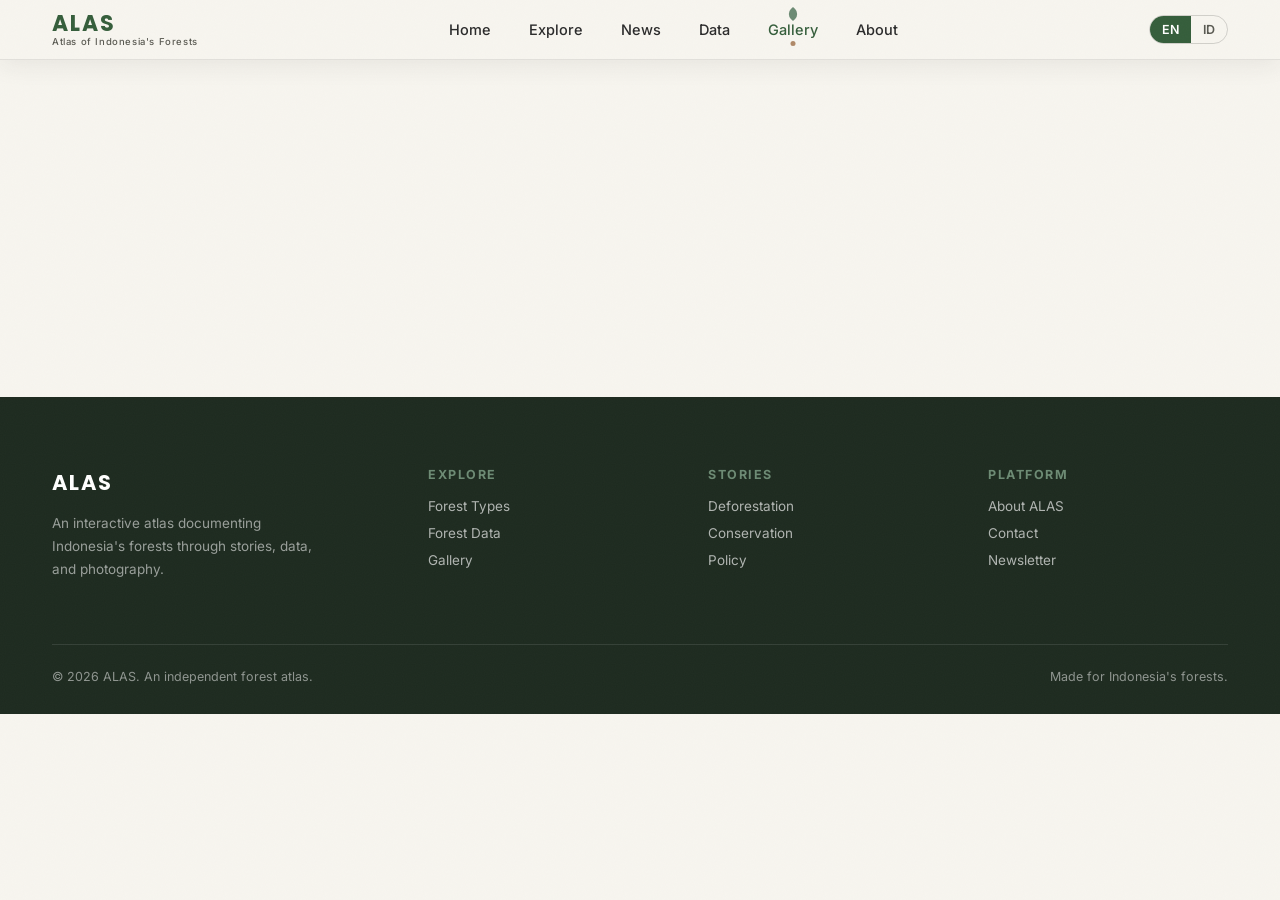
==== gallery.html @ 0efbd9dd "Initial commit: semua file website" ====
<!DOCTYPE html>
<html lang="en">
<head>
<meta charset="UTF-8" />
<meta name="viewport" content="width=device-width, initial-scale=1.0" />
<title>ALAS — An Interactive Atlas of Indonesia's Forests</title>
<link rel="preconnect" href="https://fonts.googleapis.com">
<link href="https://fonts.googleapis.com/css2?family=Poppins:wght@300;400;500;600;700&family=Inter:wght@300;400;500;600&display=swap" rel="stylesheet">
<link rel="stylesheet" href="styles.css">
</head>
<body class="lang-en">
<div class="grain"></div>

<!-- NAV -->
<header class="nav solid" id="siteNav">
  <div class="wrap nav-inner">
    <a href="index.html" class="nav-logo">
      <span class="mark">ALAS</span>
      <span class="sub lang-en">Atlas of Indonesia's Forests</span>
      <span class="sub lang-id">Atlas Hutan Indonesia</span>
    </a>
    <nav class="menu" id="mainMenu">
      <a href="index.html" class="nav-link">Home</a>
      <a href="index.html#explore" class="nav-link" data-sec="explore"><span class="lang-en">Explore</span><span class="lang-id">Jelajah</span></a>
      <a href="news.html" class="nav-link" data-sec="news"><span class="leaf-ind"></span><span class="lang-en">News</span><span class="lang-id">Berita</span></a>
      <a href="index.html#data" class="nav-link" data-sec="data"><span class="leaf-ind"></span><span class="lang-en">Data</span><span class="lang-id">Data</span></a>
      <a href="gallery.html" class="nav-link active" data-sec="gallery"><span class="leaf-ind"></span><span class="lang-en">Gallery</span><span class="lang-id">Galeri</span></a>
      <a href="index.html#about" class="nav-link" data-sec="about"><span class="leaf-ind"></span><span class="lang-en">About</span><span class="lang-id">Tentang</span></a>
    </nav>
    <div class="nav-right">
      <div class="lang-switch" role="group" aria-label="Language switch">
        <button id="btnEn" class="on" onclick="setLang('en')">EN</button>
        <button id="btnId" onclick="setLang('id')">ID</button>
      </div>
      <button class="menu-toggle" id="menuToggle" aria-label="Open menu">☰</button>
    </div>
  </div>
</header>
<div class="breadcrumb-strip" id="breadcrumb"><span class="wrap"><b>ALAS</b> <span id="bcText"> / Home</span></span></div>

<!-- GALLERY -->
<section id="gallery">
  <div class="wrap">
    <div class="section-head reveal">
      <span class="eyebrow lang-en">Visual Journal</span>
      <span class="eyebrow lang-id">Jurnal Visual</span>
      <h2><span class="lang-en">Gallery</span><span class="lang-id">Galeri</span></h2>
      <p class="lang-en">Photographs from the field — hover to see where each image was taken.</p>
      <p class="lang-id">Foto-foto dari lapangan — arahkan kursor untuk melihat lokasi setiap gambar.</p>
    </div>

    <div class="masonry reveal" id="masonryGrid"></div>
  </div>
</section>

<!-- FOOTER -->
<footer>
  <div class="wrap">
    <div class="footer-grid">
      <div>
        <div class="footer-logo">ALAS</div>
        <p class="lang-en">An interactive atlas documenting Indonesia's forests through stories, data, and photography.</p>
        <p class="lang-id">Atlas interaktif yang mendokumentasikan hutan Indonesia melalui kisah, data, dan fotografi.</p>
      </div>
      <div class="footer-col">
        <h6 class="lang-en">Explore</h6><h6 class="lang-id">Jelajah</h6>
        <a href="index.html#explore"><span class="lang-en">Forest Types</span><span class="lang-id">Jenis Hutan</span></a>
        <a href="index.html#data"><span class="lang-en">Forest Data</span><span class="lang-id">Data Hutan</span></a>
        <a href="gallery.html"><span class="lang-en">Gallery</span><span class="lang-id">Galeri</span></a>
      </div>
      <div class="footer-col">
        <h6 class="lang-en">Stories</h6><h6 class="lang-id">Kisah</h6>
        <a href="news.html"><span class="lang-en">Deforestation</span><span class="lang-id">Deforestasi</span></a>
        <a href="news.html"><span class="lang-en">Conservation</span><span class="lang-id">Konservasi</span></a>
        <a href="news.html"><span class="lang-en">Policy</span><span class="lang-id">Kebijakan</span></a>
      </div>
      <div class="footer-col">
        <h6 class="lang-en">Platform</h6><h6 class="lang-id">Platform</h6>
        <a href="index.html#about"><span class="lang-en">About ALAS</span><span class="lang-id">Tentang ALAS</span></a>
        <a href="https://www.instagram.com/marsyaafnii" target="_blank" rel="noopener noreferrer" onclick="return false;"><span class="lang-en">Contact</span><span class="lang-id">Kontak</span></a>
        <a href="https://wa.me/6281296322560" target="_blank" rel="noopener noreferrer" onclick="return false;"><span class="lang-en">Newsletter</span><span class="lang-id">Buletin</span></a>
      </div>
    </div>
    <div class="footer-bottom">
      <span class="lang-en">© 2026 ALAS. An independent forest atlas.</span>
      <span class="lang-id">© 2026 ALAS. Atlas hutan independen.</span>
      <span class="lang-en">Made for Indonesia's forests.</span>
      <span class="lang-id">Dibuat untuk hutan Indonesia.</span>
    </div>
  </div>
</footer>

<button class="back-to-top" id="backToTop" aria-label="Back to top">
  <svg width="20" height="20" viewBox="0 0 24 24" fill="none" stroke="currentColor" stroke-width="2.4"><polyline points="18 15 12 9 6 15"/></svg>
</button>

<script src="main.js"></script>

</body>
</html>
---- styles.css ----
:root{
    --bg:#F7F5EF;
    --bg-raised:#FFFFFF;
    --forest:#355E3B;
    --forest-dark:#22402A;
    --sage:#6D8B74;
    --earth:#B08968;
    --text:#2B2B2B;
    --text-soft:#5A5A52;
    --line:rgba(43,43,43,0.10);
    --shadow: 0 10px 30px rgba(43,55,43,0.10);
    --shadow-lg: 0 24px 60px rgba(34,64,42,0.16);
    --radius: 20px;
    --radius-sm: 12px;
    --maxw: 1240px;
    --speed: .5s;
  }
  *{box-sizing:border-box;}
  html{scroll-behavior:smooth;}
  body{
    margin:0;
    background:var(--bg);
    color:var(--text);
    font-family:'Inter',sans-serif;
    -webkit-font-smoothing:antialiased;
    overflow-x:hidden;
  }
  h1,h2,h3,h4,.font-display{font-family:'Poppins',sans-serif;}
  img{max-width:100%;display:block;}
  a{color:inherit;text-decoration:none;}
  button{font-family:inherit;cursor:pointer;}
  ::selection{background:var(--sage);color:#fff;}

  /* language toggle visibility */
  body.lang-en .lang-id{display:none !important;}
  body.lang-id .lang-en{display:none !important;}

  .wrap{max-width:var(--maxw);margin:0 auto;padding:0 32px;}

  /* focus states for accessibility */
  a:focus-visible, button:focus-visible, input:focus-visible{
    outline:3px solid var(--earth);
    outline-offset:3px;
    border-radius:6px;
  }

  /* ---------- canopy divider signature element ---------- */
  .canopy-divider{width:100%;height:46px;display:block;color:var(--forest);opacity:.55;}

  /* ---------- NAVBAR ---------- */
  header.nav{
    position:fixed;top:0;left:0;right:0;z-index:1000;
    padding:18px 0;
    transition:background var(--speed) ease, box-shadow var(--speed) ease, padding var(--speed) ease, backdrop-filter var(--speed) ease;
    background:rgba(247,245,239,0.12);
    backdrop-filter:blur(14px) saturate(160%);
    -webkit-backdrop-filter:blur(14px) saturate(160%);
    border-bottom:1px solid rgba(255,255,255,0.14);
  }
  header.nav.solid{
    background:rgba(247,245,239,0.92);
    box-shadow:0 6px 24px rgba(43,43,43,0.07);
    padding:12px 0;
    border-bottom:1px solid var(--line);
  }
  .nav-inner{display:flex;align-items:center;justify-content:space-between;gap:24px;}
  .nav-logo{display:flex;flex-direction:column;line-height:1;}
  .nav-logo .mark{font-family:'Poppins';font-weight:700;font-size:22px;letter-spacing:2px;color:var(--forest);transition:color var(--speed);}
  header.nav:not(.solid) .nav-logo .mark{color:#fff;}
  .nav-logo .sub{font-size:9.5px;letter-spacing:.6px;color:var(--text-soft);margin-top:2px;font-weight:500;}
  header.nav:not(.solid) .nav-logo .sub{color:rgba(255,255,255,0.78);}

  nav.menu{display:flex;align-items:center;gap:6px;}
  nav.menu a{
    position:relative;
    padding:9px 16px;
    font-size:14.5px;font-weight:500;
    color:var(--text);
    border-radius:999px;
    transition:color var(--speed), background var(--speed);
  }
  header.nav:not(.solid) nav.menu a{color:rgba(255,255,255,0.92);}
  nav.menu a:hover{background:rgba(53,94,59,0.08);}
  header.nav:not(.solid) nav.menu a:hover{background:rgba(255,255,255,0.14);}
  nav.menu a.active{color:var(--forest);}
  header.nav:not(.solid) nav.menu a.active{color:#fff;}
  nav.menu a.active::after{
    content:"";position:absolute;left:50%;bottom:1px;transform:translateX(-50%);
    width:5px;height:5px;border-radius:50%;background:var(--earth);
  }
  /* leaf-shaped active indicator (signature touch) */
  nav.menu a .leaf-ind{
    position:absolute;left:50%;top:-3px;transform:translateX(-50%) scale(0);
    width:10px;height:10px;background:var(--sage);
    border-radius:0 70% 0 70%;transition:transform .35s cubic-bezier(.34,1.56,.64,1);
  }
  nav.menu a.active .leaf-ind{transform:translateX(-50%) scale(1) rotate(45deg);}

  .nav-right{display:flex;align-items:center;gap:14px;}
  .lang-switch{
    display:flex;align-items:center;gap:0;
    border:1.5px solid rgba(43,43,43,0.18);
    border-radius:999px;overflow:hidden;
  }
  header.nav:not(.solid) .lang-switch{border-color:rgba(255,255,255,0.4);}
  .lang-switch button{
    border:none;background:transparent;padding:6px 12px;font-size:12.5px;font-weight:600;
    color:var(--text-soft);transition:background var(--speed), color var(--speed);
  }
  header.nav:not(.solid) .lang-switch button{color:rgba(255,255,255,0.85);}
  .lang-switch button.on{background:var(--forest);color:#fff;}
  .menu-toggle{display:none;background:none;border:none;color:var(--text);font-size:22px;}
  header.nav:not(.solid) .menu-toggle{color:#fff;}

  /* breadcrumb strip (memory-load reducer) */
  .breadcrumb-strip{
    position:fixed;top:64px;left:0;right:0;z-index:999;
    text-align:center;font-size:11.5px;color:var(--text-soft);
    background:rgba(247,245,239,0.85);backdrop-filter:blur(8px);
    padding:6px 0;letter-spacing:.4px;
    opacity:0;transform:translateY(-6px);pointer-events:none;
    transition:opacity .35s,transform .35s;
    border-bottom:1px solid var(--line);
  }
  .breadcrumb-strip.show{opacity:1;transform:translateY(0);}
  .breadcrumb-strip b{color:var(--forest);}

  /* ---------- HERO ---------- */
  .hero{
    position:relative;height:100vh;min-height:640px;
    display:flex;align-items:center;justify-content:center;text-align:center;
    color:#fff;overflow:hidden;
  }
  .hero-bg{
    position:absolute;inset:0;background-size:cover;background-position:center;
    background-image:linear-gradient(180deg, rgba(20,30,22,0.35) 0%, rgba(16,26,18,0.55) 55%, rgba(12,20,14,0.88) 100%), url('src/cover.jpg');
    transform:scale(1.08);
    animation:heroZoom 18s ease-in-out infinite alternate;
  }
  @keyframes heroZoom{from{transform:scale(1.08);}to{transform:scale(1.16);}}
  .hero-content{position:relative;z-index:2;max-width:780px;padding:0 24px;}
  .hero-eyebrow{
    display:inline-flex;align-items:center;gap:8px;
    font-size:13px;letter-spacing:3px;text-transform:uppercase;
    color:rgba(255,255,255,0.85);margin-bottom:22px;
    opacity:0;animation:fadeUp .9s ease forwards .15s;
  }
  .hero-eyebrow .dot{width:6px;height:6px;border-radius:50%;background:var(--sage);}
  .hero h1.mark-big{
    font-size:clamp(40px,7vw,76px);font-weight:700;letter-spacing:6px;
    margin:0 0 6px;opacity:0;animation:fadeUp .9s ease forwards .3s;
  }
  .hero .mark-sub{
    font-size:clamp(13px,1.6vw,16px);font-weight:400;color:rgba(255,255,255,0.82);
    letter-spacing:.5px;margin-bottom:34px;
    opacity:0;animation:fadeUp .9s ease forwards .45s;
  }
  .hero h2.headline{
    font-size:clamp(24px,3.6vw,40px);font-weight:600;line-height:1.25;margin:0 0 18px;
    opacity:0;animation:fadeUp .9s ease forwards .6s;
  }
  .hero p.sub{
    font-size:16px;line-height:1.7;color:rgba(255,255,255,0.86);max-width:560px;margin:0 auto 38px;
    opacity:0;animation:fadeUp .9s ease forwards .75s;
  }
  .hero-cta{display:flex;gap:16px;justify-content:center;flex-wrap:wrap;opacity:0;animation:fadeUp .9s ease forwards .9s;}
  @keyframes fadeUp{from{opacity:0;transform:translateY(18px);}to{opacity:1;transform:translateY(0);}}

  .btn{
    position:relative;overflow:hidden;
    padding:14px 30px;border-radius:999px;border:none;font-size:14.5px;font-weight:600;
    letter-spacing:.3px;transition:transform .3s ease, box-shadow .3s ease, background .3s ease;
    display:inline-flex;align-items:center;gap:8px;
  }
  .btn-primary{background:var(--forest);color:#fff;box-shadow:0 10px 26px rgba(53,94,59,0.35);}
  .btn-primary:hover{transform:translateY(-2px);box-shadow:0 14px 32px rgba(53,94,59,0.45);background:var(--forest-dark);}
  .btn-ghost{background:rgba(255,255,255,0.12);color:#fff;border:1.5px solid rgba(255,255,255,0.55);backdrop-filter:blur(6px);}
  .btn-ghost:hover{background:rgba(255,255,255,0.22);transform:translateY(-2px);}
  .btn-earth{background:var(--earth);color:#fff;}
  .btn-earth:hover{transform:translateY(-2px);background:#9c7656;}
  /* ripple */
  .btn .ripple{
    position:absolute;border-radius:50%;background:rgba(255,255,255,0.55);
    transform:scale(0);animation:rippleAnim .6s ease-out;pointer-events:none;
  }
  @keyframes rippleAnim{to{transform:scale(3.2);opacity:0;}}

  .scroll-cue{
    position:absolute;bottom:30px;left:50%;transform:translateX(-50%);z-index:2;
    width:26px;height:42px;border:2px solid rgba(255,255,255,0.6);border-radius:14px;
  }
  .scroll-cue::before{
    content:"";position:absolute;top:7px;left:50%;transform:translateX(-50%);
    width:4px;height:8px;background:#fff;border-radius:3px;
    animation:scrollDot 1.8s ease infinite;
  }
  @keyframes scrollDot{0%{opacity:1;top:7px;}70%{opacity:0;top:20px;}100%{opacity:0;top:7px;}}

  /* ---------- SECTION shared ---------- */
  section{padding:110px 0;position:relative;}
  .section-head{max-width:680px;margin:0 0 56px;}
  .eyebrow{
    font-size:12.5px;letter-spacing:3px;text-transform:uppercase;color:var(--sage);
    font-weight:600;margin-bottom:14px;display:block;
  }
  .section-head h2{font-size:clamp(28px,4vw,42px);font-weight:600;margin:0 0 16px;line-height:1.15;color:var(--forest-dark);}
  .section-head p{font-size:16px;line-height:1.75;color:var(--text-soft);margin:0;}

  .reveal{opacity:0;transform:translateY(28px);transition:opacity .8s ease, transform .8s ease;}
  .reveal.in{opacity:1;transform:translateY(0);}

  /* ---------- EXPLORE ---------- */
  .explore-grid{display:grid;grid-template-columns:repeat(2,1fr);gap:28px;}
  .forest-card{
    position:relative;border-radius:var(--radius);overflow:hidden;height:380px;
    box-shadow:var(--shadow);transition:transform .5s ease, box-shadow .5s ease;
    cursor:pointer;
  }
  .forest-card:hover{transform:translateY(-8px);box-shadow:var(--shadow-lg);}
  .forest-card img{position:absolute;inset:0;width:100%;height:100%;object-fit:cover;transition:transform .8s ease;}
  .forest-card:hover img{transform:scale(1.08);}
  .forest-card::after{
    content:"";position:absolute;inset:0;
    background:linear-gradient(180deg, rgba(20,30,22,0) 30%, rgba(15,22,16,0.88) 100%);
  }
  .forest-card-content{position:absolute;left:0;right:0;bottom:0;padding:28px;z-index:2;color:#fff;}
  .forest-card-content .tag{font-size:11.5px;letter-spacing:2px;text-transform:uppercase;color:var(--sage);font-weight:600;}
  .forest-card-content h3{font-size:23px;font-weight:600;margin:8px 0 10px;}
  .forest-card-content p{font-size:14px;line-height:1.6;color:rgba(255,255,255,0.85);margin:0 0 18px;max-width:420px;}
  .read-story{
    display:inline-flex;align-items:center;gap:8px;font-size:13.5px;font-weight:600;color:#fff;
    border-bottom:1.5px solid var(--sage);padding-bottom:3px;transition:gap .3s,color .3s;
  }
  .read-story:hover{gap:13px;color:var(--sage);}

  /* ---------- NEWS ---------- */
  .news-toolbar{display:flex;flex-wrap:wrap;gap:18px;align-items:center;justify-content:space-between;margin-bottom:34px;}
  .search-bar{
    flex:1;min-width:240px;max-width:380px;display:flex;align-items:center;gap:10px;
    background:var(--bg-raised);border:1.5px solid var(--line);border-radius:999px;padding:11px 18px;
    box-shadow:0 2px 10px rgba(43,43,43,0.04);transition:border-color .3s, box-shadow .3s;
  }
  .search-bar:focus-within{border-color:var(--sage);box-shadow:0 0 0 4px rgba(109,139,116,0.15);}
  .search-bar input{border:none;outline:none;flex:1;font-size:14px;font-family:inherit;background:transparent;color:var(--text);}
  .search-bar svg{flex-shrink:0;color:var(--text-soft);}
  .filter-chips{display:flex;flex-wrap:wrap;gap:10px;}
  .chip{
    padding:9px 18px;border-radius:999px;border:1.5px solid var(--line);background:var(--bg-raised);
    font-size:13px;font-weight:500;color:var(--text-soft);transition:all .3s;
  }
  .chip:hover{border-color:var(--sage);color:var(--forest);}
  .chip.active{background:var(--forest);border-color:var(--forest);color:#fff;}
  .search-status{font-size:13px;color:var(--text-soft);margin-bottom:22px;min-height:18px;}
  .search-status b{color:var(--forest);}
  .search-status .clear-link{margin-left:10px;color:var(--earth);font-weight:600;text-decoration:underline;cursor:pointer;}

  .featured-article{
    display:grid;grid-template-columns:1.1fr 1fr;gap:0;border-radius:var(--radius);overflow:hidden;
    background:var(--bg-raised);box-shadow:var(--shadow);margin-bottom:44px;
  }
  .featured-article .fa-img{position:relative;height:100%;min-height:340px;}
  .featured-article .fa-img img{width:100%;height:100%;object-fit:cover;}
  .fa-badge{
    position:absolute;top:20px;left:20px;background:var(--earth);color:#fff;font-size:11px;
    font-weight:700;letter-spacing:1px;text-transform:uppercase;padding:6px 14px;border-radius:999px;
  }
  .fa-body{padding:42px;display:flex;flex-direction:column;justify-content:center;}
  .fa-cat{font-size:12px;font-weight:600;letter-spacing:1.5px;text-transform:uppercase;color:var(--sage);margin-bottom:12px;}
  .fa-body h3{font-size:28px;font-weight:600;line-height:1.3;margin:0 0 16px;color:var(--forest-dark);}
  .fa-body p{font-size:15px;line-height:1.75;color:var(--text-soft);margin:0 0 22px;}
  .fa-meta{font-size:12.5px;color:var(--text-soft);margin-bottom:22px;}

  .news-grid{display:grid;grid-template-columns:repeat(3,1fr);gap:28px;}
  .news-card{
    background:var(--bg-raised);border-radius:var(--radius-sm);overflow:hidden;box-shadow:var(--shadow);
    transition:transform .4s ease, box-shadow .4s ease;display:flex;flex-direction:column;
  }
  .news-card:hover{transform:translateY(-6px);box-shadow:var(--shadow-lg);}
  .nc-img{position:relative;height:190px;overflow:hidden;}
  .nc-img img{width:100%;height:100%;object-fit:cover;transition:transform .6s;}
  .news-card:hover .nc-img img{transform:scale(1.06);}
  .bookmark-btn{
    position:absolute;top:14px;right:14px;width:36px;height:36px;border-radius:50%;
    background:rgba(255,255,255,0.92);border:none;display:flex;align-items:center;justify-content:center;
    box-shadow:0 4px 10px rgba(0,0,0,0.15);transition:transform .25s;
  }
  .bookmark-btn:hover{transform:scale(1.1);}
  .bookmark-btn svg{width:16px;height:16px;color:var(--forest);transition:fill .3s, transform .35s;}
  .bookmark-btn.saved svg{fill:var(--earth);color:var(--earth);animation:bookmarkPop .4s ease;}
  @keyframes bookmarkPop{0%{transform:scale(1);}40%{transform:scale(1.4) rotate(-8deg);}100%{transform:scale(1);}}
  .nc-body{padding:22px;display:flex;flex-direction:column;flex:1;}
  .nc-cat{font-size:11px;font-weight:700;letter-spacing:1.3px;text-transform:uppercase;color:var(--earth);margin-bottom:10px;}
  .nc-body h4{font-size:16.5px;font-weight:600;line-height:1.4;margin:0 0 10px;color:var(--text);}
  .nc-body p{font-size:13.5px;line-height:1.65;color:var(--text-soft);margin:0 0 16px;flex:1;}
  .nc-meta{font-size:11.5px;color:var(--text-soft);border-top:1px solid var(--line);padding-top:12px;}
  .news-empty{display:none;text-align:center;padding:60px 20px;color:var(--text-soft);}
  .news-empty.show{display:block;}

  .skeleton-grid{display:grid;grid-template-columns:repeat(3,1fr);gap:28px;}
  .skel-card{border-radius:var(--radius-sm);overflow:hidden;background:var(--bg-raised);box-shadow:var(--shadow);}
  .skel-img{height:190px;background:linear-gradient(90deg,#ECE9DF 25%,#F4F2EA 37%,#ECE9DF 63%);background-size:400% 100%;animation:shimmer 1.4s infinite;}
  .skel-line{height:12px;margin:18px 22px;border-radius:6px;background:linear-gradient(90deg,#ECE9DF 25%,#F4F2EA 37%,#ECE9DF 63%);background-size:400% 100%;animation:shimmer 1.4s infinite;}
  .skel-line.short{width:50%;}
  @keyframes shimmer{0%{background-position:100% 0;}100%{background-position:0 0;}}

  /* ---------- DATA DASHBOARD ---------- */
  .data-grid{display:grid;grid-template-columns:repeat(4,1fr);gap:24px;}
  .data-card{
    background:var(--bg-raised);border-radius:var(--radius);padding:30px 26px;box-shadow:var(--shadow);
    border-top:4px solid var(--sage);transition:transform .4s;
  }
  .data-card:hover{transform:translateY(-5px);}
  .data-card .dc-label{font-size:12.5px;font-weight:600;letter-spacing:1px;text-transform:uppercase;color:var(--text-soft);margin-bottom:14px;}
  .data-card .dc-value{font-size:38px;font-weight:700;color:var(--forest-dark);font-family:'Poppins';margin-bottom:6px;}
  .data-card .dc-unit{font-size:13px;color:var(--text-soft);margin-bottom:18px;}
  .progress-track{height:8px;border-radius:999px;background:rgba(53,94,59,0.12);overflow:hidden;}
  .progress-fill{height:100%;width:0%;border-radius:999px;background:linear-gradient(90deg,var(--sage),var(--forest));transition:width 1.4s cubic-bezier(.22,.61,.36,1);}
  .data-card.warn{border-top-color:var(--earth);}
  .data-card.warn .progress-fill{background:linear-gradient(90deg,var(--earth),#8a5a3a);}

  /* ---------- BEFORE / AFTER ---------- */
  .ba-wrap{
    position:relative;max-width:920px;margin:0 auto;border-radius:var(--radius);overflow:hidden;
    box-shadow:var(--shadow-lg);aspect-ratio:16/9;user-select:none;
  }
  .ba-wrap img{position:absolute;inset:0;width:100%;height:100%;object-fit:cover;pointer-events:none;}
  .ba-after{position:absolute;inset:0;width:100%;height:100%;overflow:hidden;clip-path:inset(0 50% 0 0);}
  .ba-after img{width:100%;height:100%;object-fit:cover;}
  .ba-label{position:absolute;top:18px;font-size:12px;font-weight:700;letter-spacing:1.5px;text-transform:uppercase;color:#fff;background:rgba(0,0,0,0.45);padding:6px 14px;border-radius:999px;z-index:3;}
  .ba-label.before{left:18px;}
  .ba-label.after{right:18px;}
  .ba-handle{
    position:absolute;top:0;bottom:0;left:50%;width:4px;background:#fff;transform:translateX(-50%);
    cursor:ew-resize;z-index:4;box-shadow:0 0 12px rgba(0,0,0,0.3);
  }
  .ba-handle .knob{
    position:absolute;top:50%;left:50%;transform:translate(-50%,-50%);
    width:48px;height:48px;border-radius:50%;background:#fff;display:flex;align-items:center;justify-content:center;
    box-shadow:0 6px 18px rgba(0,0,0,0.25);gap:4px;
  }
  .ba-handle .knob svg{width:14px;height:14px;color:var(--forest);}
  .ba-caption{text-align:center;font-size:13px;color:var(--text-soft);margin-top:18px;}

  /* ---------- GALLERY ---------- */
  .masonry{column-count:3;column-gap:22px;}
  .masonry-item{
    position:relative;break-inside:avoid;margin-bottom:22px;border-radius:var(--radius-sm);overflow:hidden;
    box-shadow:var(--shadow);cursor:pointer;
  }
  .masonry-item img{width:100%;display:block;transition:transform .6s ease;}
  .masonry-item:hover img{transform:scale(1.07);}
  .m-overlay{
    position:absolute;inset:0;background:linear-gradient(180deg,rgba(15,22,16,0) 40%,rgba(12,18,13,0.92) 100%);
    opacity:0;transition:opacity .4s ease;display:flex;align-items:flex-end;padding:20px;
  }
  .masonry-item:hover .m-overlay{opacity:1;}
  .m-overlay .m-info{color:#fff;transform:translateY(10px);transition:transform .4s ease;}
  .masonry-item:hover .m-overlay .m-info{transform:translateY(0);}
  .m-info .m-loc{font-size:11px;letter-spacing:1.5px;text-transform:uppercase;color:var(--sage);font-weight:700;margin-bottom:6px;}
  .m-info h5{font-size:15px;font-weight:600;margin:0 0 4px;}
  .m-info p{font-size:12px;color:rgba(255,255,255,0.8);margin:0;}

  /* ---------- ABOUT ---------- */
  .about-section{background:var(--forest-dark);color:#fff;border-radius:0;}
  .about-grid{display:grid;grid-template-columns:1fr 1fr;gap:60px;align-items:center;}
  .about-grid img{border-radius:var(--radius);box-shadow:var(--shadow-lg);}
  .about-text .eyebrow{color:var(--sage);}
  .about-text h2{color:#fff;font-size:clamp(26px,3.6vw,38px);font-weight:600;margin:0 0 22px;}
  .about-text p{font-size:15.5px;line-height:1.85;color:rgba(255,255,255,0.82);margin:0 0 18px;}
  .about-stats{display:flex;gap:40px;margin-top:30px;flex-wrap:wrap;}
  .about-stats div b{display:block;font-family:'Poppins';font-size:26px;font-weight:700;color:var(--sage);}
  .about-stats div span{font-size:12.5px;color:rgba(255,255,255,0.65);letter-spacing:.5px;}

  /* ---------- TOAST ---------- */
  .toast-wrap{position:fixed;bottom:30px;left:50%;transform:translateX(-50%);z-index:3000;display:flex;flex-direction:column;gap:10px;align-items:center;}
  .toast{
    background:var(--forest-dark);color:#fff;padding:13px 24px;border-radius:999px;font-size:13.5px;font-weight:500;
    box-shadow:0 12px 30px rgba(0,0,0,0.25);display:flex;align-items:center;gap:10px;
    animation:toastIn .35s ease, toastOut .35s ease 2.4s forwards;
  }
  .toast svg{width:16px;height:16px;color:var(--sage);flex-shrink:0;}
  @keyframes toastIn{from{opacity:0;transform:translateY(16px);}to{opacity:1;transform:translateY(0);}}
  @keyframes toastOut{to{opacity:0;transform:translateY(-10px);}}

  /* ---------- BACK TO TOP ---------- */
  .back-to-top{
    position:fixed;bottom:30px;right:30px;width:50px;height:50px;border-radius:50%;
    background:var(--forest);color:#fff;border:none;display:flex;align-items:center;justify-content:center;
    box-shadow:0 10px 24px rgba(53,94,59,0.35);opacity:0;pointer-events:none;transform:translateY(10px);
    transition:opacity .35s, transform .35s, background .3s;z-index:900;
  }
  .back-to-top.show{opacity:1;pointer-events:auto;transform:translateY(0);}
  .back-to-top:hover{background:var(--forest-dark);}

  /* ---------- FOOTER ---------- */
  footer{background:#1E2B20;color:rgba(255,255,255,0.75);padding:70px 0 30px;}
  .footer-grid{display:grid;grid-template-columns:1.4fr 1fr 1fr 1fr;gap:40px;margin-bottom:50px;}
  .footer-logo{font-family:'Poppins';font-weight:700;font-size:21px;color:#fff;letter-spacing:2px;margin-bottom:10px;}
  .footer-grid p{font-size:13.5px;line-height:1.7;color:rgba(255,255,255,0.55);max-width:280px;}
  .footer-col h6{font-size:12.5px;letter-spacing:1.5px;text-transform:uppercase;color:var(--sage);margin:0 0 16px;}
  .footer-col a{display:block;font-size:13.5px;color:rgba(255,255,255,0.65);margin-bottom:11px;transition:color .3s;}
  .footer-col a:hover{color:#fff;}
  .footer-bottom{border-top:1px solid rgba(255,255,255,0.1);padding-top:24px;display:flex;justify-content:space-between;flex-wrap:wrap;gap:10px;font-size:12.5px;color:rgba(255,255,255,0.5);}

  /* utility */
  .grain{position:fixed;inset:0;pointer-events:none;z-index:5000;opacity:.025;background-image:url("data:image/svg+xml,%3Csvg xmlns='http://www.w3.org/2000/svg' width='100' height='100'%3E%3Cfilter id='n'%3E%3CfeTurbulence type='fractalNoise' baseFrequency='0.9'/%3E%3C/filter%3E%3Crect width='100%25' height='100%25' filter='url(%23n)'/%3E%3C/svg%3E");}

  @media(max-width:980px){
    .explore-grid{grid-template-columns:1fr;}
    .news-grid{grid-template-columns:repeat(2,1fr);}
    .data-grid{grid-template-columns:repeat(2,1fr);}
    .featured-article{grid-template-columns:1fr;}
    .about-grid{grid-template-columns:1fr;gap:34px;}
    .footer-grid{grid-template-columns:1fr 1fr;}
    .masonry{column-count:2;}
  }
  @media(max-width:700px){
    nav.menu, .menu-toggle-spacer{display:none;}
    .menu-toggle{display:block;}
    .nav-right{gap:10px;}
    .news-grid{grid-template-columns:1fr;}
    .skeleton-grid{grid-template-columns:1fr;}
    .data-grid{grid-template-columns:1fr 1fr;}
    section{padding:74px 0;}
    .wrap{padding:0 20px;}
    .masonry{column-count:1;}
    .footer-grid{grid-template-columns:1fr;}
    .about-stats{gap:28px;}
  }

  @media (prefers-reduced-motion: reduce){
    *{animation-duration:0.01ms !important; animation-iteration-count:1 !important; transition-duration:0.01ms !important; scroll-behavior:auto !important;}
  }
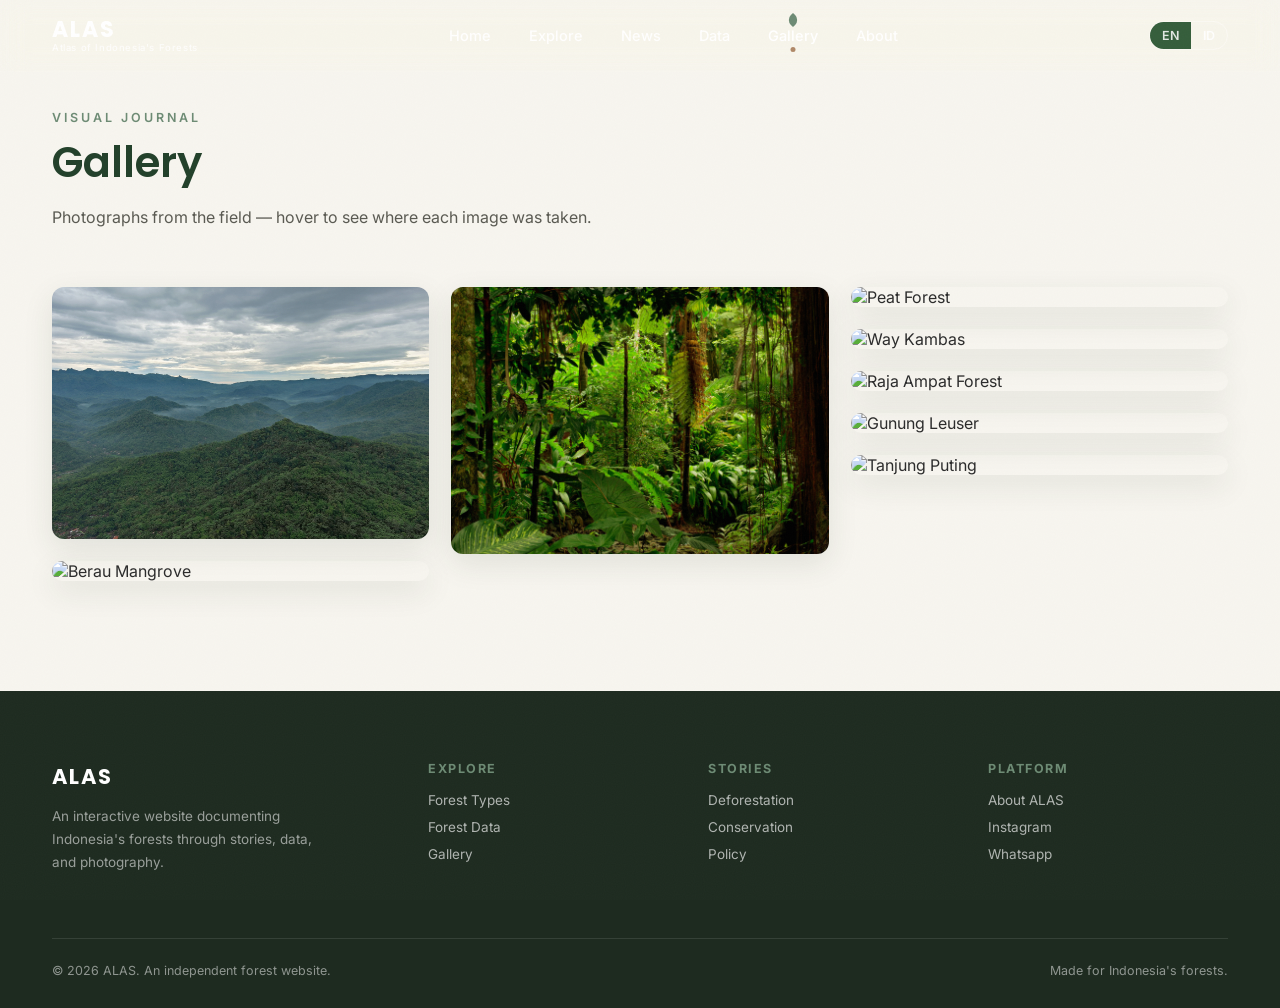
==== commit d2856b7b: "Upload semua file website" ====
--- a/gallery.html
+++ b/gallery.html
@@ -49,7 +49,40 @@
       <p class="lang-id">Foto-foto dari lapangan — arahkan kursor untuk melihat lokasi setiap gambar.</p>
     </div>
 
-    <div class="masonry reveal" id="masonryGrid"></div>
+    <div class="masonry reveal" id="masonryGrid">
+
+    <div class="masonry-item" data-location-en="Leuser Ecosystem, Aceh" data-location-id="Ekosistem Leuser, Aceh">
+      <img src="src/mountain forest.jpg" alt="Leuser Forest">
+    </div>
+
+    <div class="masonry-item" data-location-en="Berau Delta, East Kalimantan" data-location-id="Delta Berau, Kalimantan Timur">
+      <img src="src/hutan mangrove.jpg" alt="Berau Mangrove">
+    </div>
+
+    <div class="masonry-item" data-location-en="Kerinci Seblat, Sumatra" data-location-id="Kerinci Seblat, Sumatra">
+      <img src="src/hutan hujan tropis.png" alt="Kerinci Forest">
+    </div>
+
+    <div class="masonry-item" data-location-en="Sebangau, Central Kalimantan" data-location-id="Sebangau, Kalimantan Tengah">
+      <img src="src/pexels-fabio-dinasti-1013674887-20317147.jpg" alt="Peat Forest">
+    </div>
+
+    <div class="masonry-item" data-location-en="Way Kambas, Lampung" data-location-id="Way Kambas, Lampung">
+      <img src="src/pexels-ilya-batorshin-175967339-11246275.jpg" alt="Way Kambas">
+    </div>
+
+    <div class="masonry-item" data-location-en="Raja Ampat, West Papua" data-location-id="Raja Ampat, Papua Barat">
+      <img src="src/pexels-tomfisk-2666806.jpg" alt="Raja Ampat Forest">
+    </div>
+
+    <div class="masonry-item" data-location-en="Gunung Leuser, North Sumatra" data-location-id="Gunung Leuser, Sumatra Utara">
+      <img src="src/pexels-tomfisk-5672689.jpg" alt="Gunung Leuser">
+    </div>
+
+    <div class="masonry-item" data-location-en="Tanjung Puting, Central Kalimantan" data-location-id="Tanjung Puting, Kalimantan Tengah">
+      <img src="src/pexels-tomfisk-6226993.jpg" alt="Tanjung Puting">
+    </div>
+    </div>
   </div>
 </section>
 
@@ -59,8 +92,8 @@
     <div class="footer-grid">
       <div>
         <div class="footer-logo">ALAS</div>
-        <p class="lang-en">An interactive atlas documenting Indonesia's forests through stories, data, and photography.</p>
-        <p class="lang-id">Atlas interaktif yang mendokumentasikan hutan Indonesia melalui kisah, data, dan fotografi.</p>
+        <p class="lang-en">An interactive website documenting Indonesia's forests through stories, data, and photography.</p>
+        <p class="lang-id">Website interaktif yang mendokumentasikan hutan Indonesia melalui kisah, data, dan fotografi.</p>
       </div>
       <div class="footer-col">
         <h6 class="lang-en">Explore</h6><h6 class="lang-id">Jelajah</h6>
@@ -77,13 +110,13 @@
       <div class="footer-col">
         <h6 class="lang-en">Platform</h6><h6 class="lang-id">Platform</h6>
         <a href="index.html#about"><span class="lang-en">About ALAS</span><span class="lang-id">Tentang ALAS</span></a>
-        <a href="https://www.instagram.com/marsyaafnii" target="_blank" rel="noopener noreferrer" onclick="return false;"><span class="lang-en">Contact</span><span class="lang-id">Kontak</span></a>
-        <a href="https://wa.me/6281296322560" target="_blank" rel="noopener noreferrer" onclick="return false;"><span class="lang-en">Newsletter</span><span class="lang-id">Buletin</span></a>
+        <a href="https://www.instagram.com/marsyaafnii" target="_blank" rel="noopener noreferrer"><span class="lang-en">Instagram</span><span class="lang-id">Instagram</span></a>
+        <a href="https://wa.me/6281296322560" target="_blank" rel="noopener noreferrer"><span class="lang-en">Whatsapp</span><span class="lang-id">Whatsapp</span></a>
       </div>
     </div>
     <div class="footer-bottom">
-      <span class="lang-en">© 2026 ALAS. An independent forest atlas.</span>
-      <span class="lang-id">© 2026 ALAS. Atlas hutan independen.</span>
+      <span class="lang-en">© 2026 ALAS. An independent forest website.</span>
+      <span class="lang-id">© 2026 ALAS. Website hutan independen.</span>
       <span class="lang-en">Made for Indonesia's forests.</span>
       <span class="lang-id">Dibuat untuk hutan Indonesia.</span>
     </div>
--- a/styles.css
+++ b/styles.css
@@ -295,7 +295,12 @@
   .nc-meta{font-size:11.5px;color:var(--text-soft);border-top:1px solid var(--line);padding-top:12px;}
   .news-empty{display:none;text-align:center;padding:60px 20px;color:var(--text-soft);}
   .news-empty.show{display:block;}
-
+  .news-link{
+    text-decoration:none;
+    color:inherit;
+    display:block;
+    cursor:pointer;
+  }
   .skeleton-grid{display:grid;grid-template-columns:repeat(3,1fr);gap:28px;}
   .skel-card{border-radius:var(--radius-sm);overflow:hidden;background:var(--bg-raised);box-shadow:var(--shadow);}
   .skel-img{height:190px;background:linear-gradient(90deg,#ECE9DF 25%,#F4F2EA 37%,#ECE9DF 63%);background-size:400% 100%;animation:shimmer 1.4s infinite;}
@@ -392,6 +397,10 @@
   .back-to-top.show{opacity:1;pointer-events:auto;transform:translateY(0);}
   .back-to-top:hover{background:var(--forest-dark);}
 
+  .news-toolbar,
+  .search-status{
+    display:none !important;
+  }
   /* ---------- FOOTER ---------- */
   footer{background:#1E2B20;color:rgba(255,255,255,0.75);padding:70px 0 30px;}
   .footer-grid{display:grid;grid-template-columns:1.4fr 1fr 1fr 1fr;gap:40px;margin-bottom:50px;}
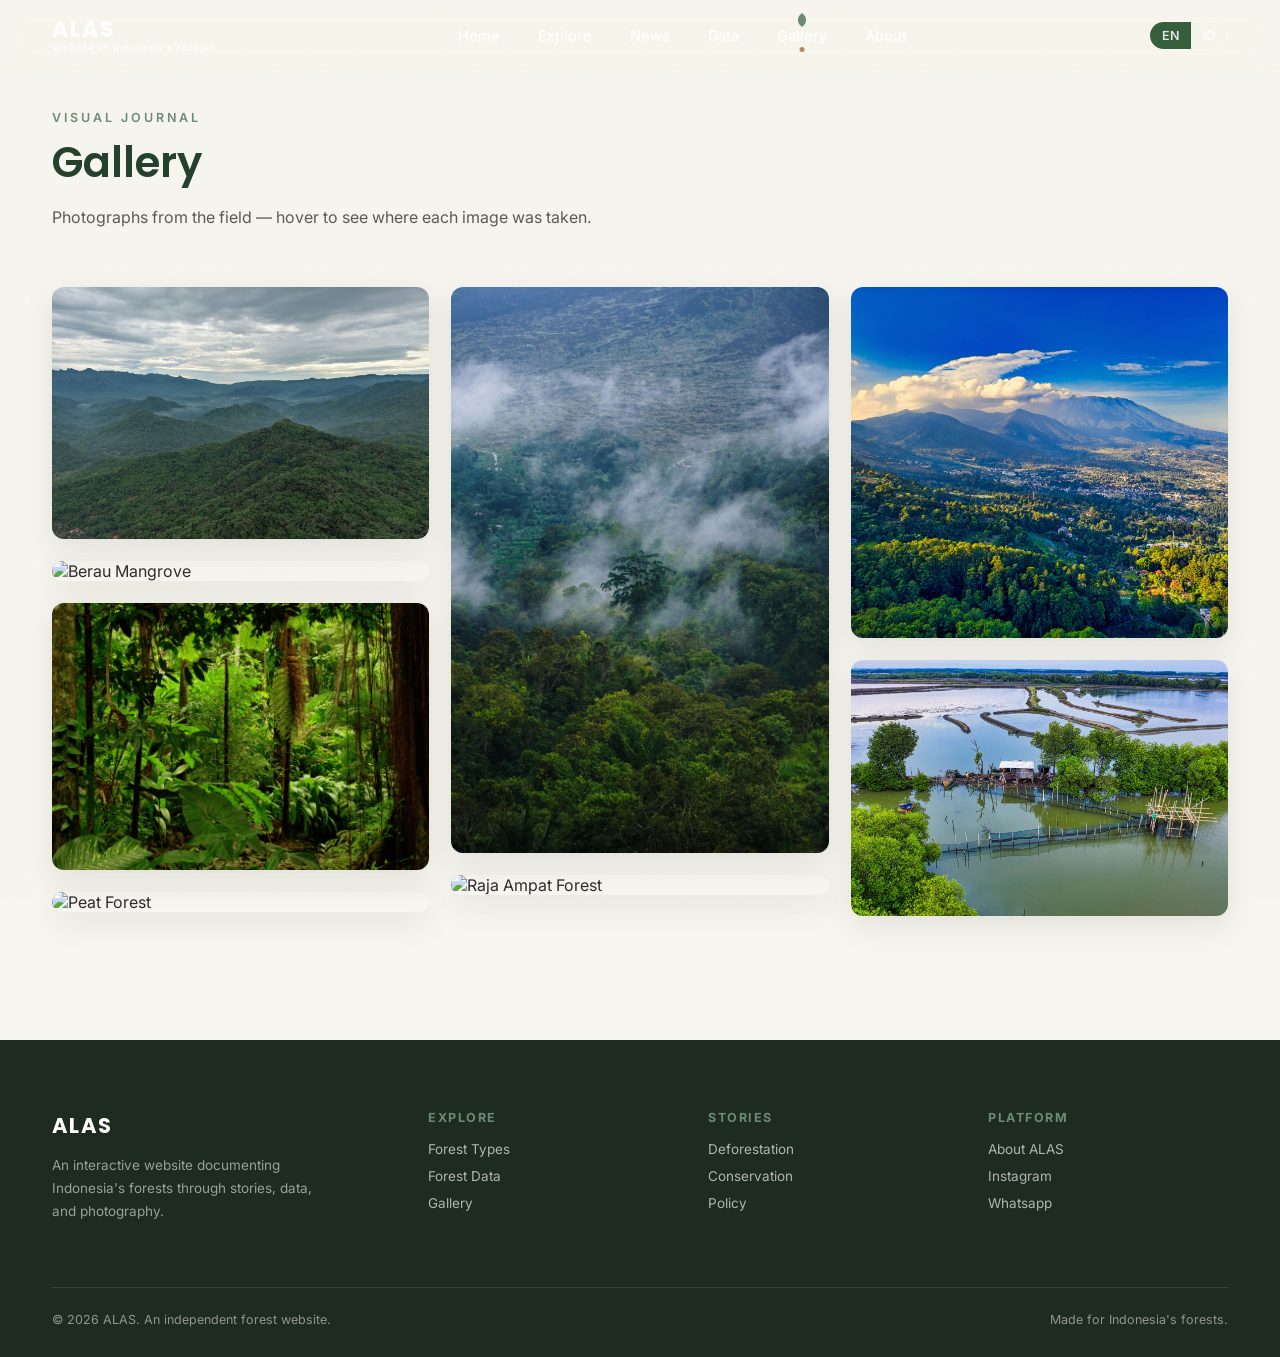
==== commit 495e7d7b: "Add files via upload" ====
--- a/gallery.html
+++ b/gallery.html
@@ -1,133 +1,133 @@
-<!DOCTYPE html>
-<html lang="en">
-<head>
-<meta charset="UTF-8" />
-<meta name="viewport" content="width=device-width, initial-scale=1.0" />
-<title>ALAS — An Interactive Atlas of Indonesia's Forests</title>
-<link rel="preconnect" href="https://fonts.googleapis.com">
-<link href="https://fonts.googleapis.com/css2?family=Poppins:wght@300;400;500;600;700&family=Inter:wght@300;400;500;600&display=swap" rel="stylesheet">
-<link rel="stylesheet" href="styles.css">
-</head>
-<body class="lang-en">
-<div class="grain"></div>
-
-<!-- NAV -->
-<header class="nav solid" id="siteNav">
-  <div class="wrap nav-inner">
-    <a href="index.html" class="nav-logo">
-      <span class="mark">ALAS</span>
-      <span class="sub lang-en">Atlas of Indonesia's Forests</span>
-      <span class="sub lang-id">Atlas Hutan Indonesia</span>
-    </a>
-    <nav class="menu" id="mainMenu">
-      <a href="index.html" class="nav-link">Home</a>
-      <a href="index.html#explore" class="nav-link" data-sec="explore"><span class="lang-en">Explore</span><span class="lang-id">Jelajah</span></a>
-      <a href="news.html" class="nav-link" data-sec="news"><span class="leaf-ind"></span><span class="lang-en">News</span><span class="lang-id">Berita</span></a>
-      <a href="index.html#data" class="nav-link" data-sec="data"><span class="leaf-ind"></span><span class="lang-en">Data</span><span class="lang-id">Data</span></a>
-      <a href="gallery.html" class="nav-link active" data-sec="gallery"><span class="leaf-ind"></span><span class="lang-en">Gallery</span><span class="lang-id">Galeri</span></a>
-      <a href="index.html#about" class="nav-link" data-sec="about"><span class="leaf-ind"></span><span class="lang-en">About</span><span class="lang-id">Tentang</span></a>
-    </nav>
-    <div class="nav-right">
-      <div class="lang-switch" role="group" aria-label="Language switch">
-        <button id="btnEn" class="on" onclick="setLang('en')">EN</button>
-        <button id="btnId" onclick="setLang('id')">ID</button>
-      </div>
-      <button class="menu-toggle" id="menuToggle" aria-label="Open menu">☰</button>
-    </div>
-  </div>
-</header>
-<div class="breadcrumb-strip" id="breadcrumb"><span class="wrap"><b>ALAS</b> <span id="bcText"> / Home</span></span></div>
-
-<!-- GALLERY -->
-<section id="gallery">
-  <div class="wrap">
-    <div class="section-head reveal">
-      <span class="eyebrow lang-en">Visual Journal</span>
-      <span class="eyebrow lang-id">Jurnal Visual</span>
-      <h2><span class="lang-en">Gallery</span><span class="lang-id">Galeri</span></h2>
-      <p class="lang-en">Photographs from the field — hover to see where each image was taken.</p>
-      <p class="lang-id">Foto-foto dari lapangan — arahkan kursor untuk melihat lokasi setiap gambar.</p>
-    </div>
-
-    <div class="masonry reveal" id="masonryGrid">
-
-    <div class="masonry-item" data-location-en="Leuser Ecosystem, Aceh" data-location-id="Ekosistem Leuser, Aceh">
-      <img src="src/mountain forest.jpg" alt="Leuser Forest">
-    </div>
-
-    <div class="masonry-item" data-location-en="Berau Delta, East Kalimantan" data-location-id="Delta Berau, Kalimantan Timur">
-      <img src="src/hutan mangrove.jpg" alt="Berau Mangrove">
-    </div>
-
-    <div class="masonry-item" data-location-en="Kerinci Seblat, Sumatra" data-location-id="Kerinci Seblat, Sumatra">
-      <img src="src/hutan hujan tropis.png" alt="Kerinci Forest">
-    </div>
-
-    <div class="masonry-item" data-location-en="Sebangau, Central Kalimantan" data-location-id="Sebangau, Kalimantan Tengah">
-      <img src="src/pexels-fabio-dinasti-1013674887-20317147.jpg" alt="Peat Forest">
-    </div>
-
-    <div class="masonry-item" data-location-en="Way Kambas, Lampung" data-location-id="Way Kambas, Lampung">
-      <img src="src/pexels-ilya-batorshin-175967339-11246275.jpg" alt="Way Kambas">
-    </div>
-
-    <div class="masonry-item" data-location-en="Raja Ampat, West Papua" data-location-id="Raja Ampat, Papua Barat">
-      <img src="src/pexels-tomfisk-2666806.jpg" alt="Raja Ampat Forest">
-    </div>
-
-    <div class="masonry-item" data-location-en="Gunung Leuser, North Sumatra" data-location-id="Gunung Leuser, Sumatra Utara">
-      <img src="src/pexels-tomfisk-5672689.jpg" alt="Gunung Leuser">
-    </div>
-
-    <div class="masonry-item" data-location-en="Tanjung Puting, Central Kalimantan" data-location-id="Tanjung Puting, Kalimantan Tengah">
-      <img src="src/pexels-tomfisk-6226993.jpg" alt="Tanjung Puting">
-    </div>
-    </div>
-  </div>
-</section>
-
-<!-- FOOTER -->
-<footer>
-  <div class="wrap">
-    <div class="footer-grid">
-      <div>
-        <div class="footer-logo">ALAS</div>
-        <p class="lang-en">An interactive website documenting Indonesia's forests through stories, data, and photography.</p>
-        <p class="lang-id">Website interaktif yang mendokumentasikan hutan Indonesia melalui kisah, data, dan fotografi.</p>
-      </div>
-      <div class="footer-col">
-        <h6 class="lang-en">Explore</h6><h6 class="lang-id">Jelajah</h6>
-        <a href="index.html#explore"><span class="lang-en">Forest Types</span><span class="lang-id">Jenis Hutan</span></a>
-        <a href="index.html#data"><span class="lang-en">Forest Data</span><span class="lang-id">Data Hutan</span></a>
-        <a href="gallery.html"><span class="lang-en">Gallery</span><span class="lang-id">Galeri</span></a>
-      </div>
-      <div class="footer-col">
-        <h6 class="lang-en">Stories</h6><h6 class="lang-id">Kisah</h6>
-        <a href="news.html"><span class="lang-en">Deforestation</span><span class="lang-id">Deforestasi</span></a>
-        <a href="news.html"><span class="lang-en">Conservation</span><span class="lang-id">Konservasi</span></a>
-        <a href="news.html"><span class="lang-en">Policy</span><span class="lang-id">Kebijakan</span></a>
-      </div>
-      <div class="footer-col">
-        <h6 class="lang-en">Platform</h6><h6 class="lang-id">Platform</h6>
-        <a href="index.html#about"><span class="lang-en">About ALAS</span><span class="lang-id">Tentang ALAS</span></a>
-        <a href="https://www.instagram.com/marsyaafnii" target="_blank" rel="noopener noreferrer"><span class="lang-en">Instagram</span><span class="lang-id">Instagram</span></a>
-        <a href="https://wa.me/6281296322560" target="_blank" rel="noopener noreferrer"><span class="lang-en">Whatsapp</span><span class="lang-id">Whatsapp</span></a>
-      </div>
-    </div>
-    <div class="footer-bottom">
-      <span class="lang-en">© 2026 ALAS. An independent forest website.</span>
-      <span class="lang-id">© 2026 ALAS. Website hutan independen.</span>
-      <span class="lang-en">Made for Indonesia's forests.</span>
-      <span class="lang-id">Dibuat untuk hutan Indonesia.</span>
-    </div>
-  </div>
-</footer>
-
-<button class="back-to-top" id="backToTop" aria-label="Back to top">
-  <svg width="20" height="20" viewBox="0 0 24 24" fill="none" stroke="currentColor" stroke-width="2.4"><polyline points="18 15 12 9 6 15"/></svg>
-</button>
-
-<script src="main.js"></script>
-
-</body>
-</html>
+<!DOCTYPE html>
+<html lang="en">
+<head>
+<meta charset="UTF-8" />
+<meta name="viewport" content="width=device-width, initial-scale=1.0" />
+<title>ALAS — An Interactive Website of Indonesia's Forests</title>
+<link rel="preconnect" href="https://fonts.googleapis.com">
+<link href="https://fonts.googleapis.com/css2?family=Poppins:wght@300;400;500;600;700&family=Inter:wght@300;400;500;600&display=swap" rel="stylesheet">
+<link rel="stylesheet" href="styles.css">
+</head>
+<body class="lang-en">
+<div class="grain"></div>
+
+<!-- NAV -->
+<header class="nav solid" id="siteNav">
+  <div class="wrap nav-inner">
+    <a href="index.html" class="nav-logo">
+      <span class="mark">ALAS</span>
+      <span class="sub lang-en">Website of Indonesia's Forests</span>
+      <span class="sub lang-id">Website Hutan Indonesia</span>
+    </a>
+    <nav class="menu" id="mainMenu">
+      <a href="index.html" class="nav-link">Home</a>
+      <a href="index.html#explore" class="nav-link" data-sec="explore"><span class="lang-en">Explore</span><span class="lang-id">Jelajah</span></a>
+      <a href="news.html" class="nav-link" data-sec="news"><span class="leaf-ind"></span><span class="lang-en">News</span><span class="lang-id">Berita</span></a>
+      <a href="index.html#data" class="nav-link" data-sec="data"><span class="leaf-ind"></span><span class="lang-en">Data</span><span class="lang-id">Data</span></a>
+      <a href="gallery.html" class="nav-link active" data-sec="gallery"><span class="leaf-ind"></span><span class="lang-en">Gallery</span><span class="lang-id">Galeri</span></a>
+      <a href="index.html#about" class="nav-link" data-sec="about"><span class="leaf-ind"></span><span class="lang-en">About</span><span class="lang-id">Tentang</span></a>
+    </nav>
+    <div class="nav-right">
+      <div class="lang-switch" role="group" aria-label="Language switch">
+        <button id="btnEn" class="on" onclick="setLang('en')">EN</button>
+        <button id="btnId" onclick="setLang('id')">ID</button>
+      </div>
+      <button class="menu-toggle" id="menuToggle" aria-label="Open menu">☰</button>
+    </div>
+  </div>
+</header>
+<div class="breadcrumb-strip" id="breadcrumb"><span class="wrap"><b>ALAS</b> <span id="bcText"> / Home</span></span></div>
+
+<!-- GALLERY -->
+<section id="gallery">
+  <div class="wrap">
+    <div class="section-head reveal">
+      <span class="eyebrow lang-en">Visual Journal</span>
+      <span class="eyebrow lang-id">Jurnal Visual</span>
+      <h2><span class="lang-en">Gallery</span><span class="lang-id">Galeri</span></h2>
+      <p class="lang-en">Photographs from the field — hover to see where each image was taken.</p>
+      <p class="lang-id">Foto-foto dari lapangan — arahkan kursor untuk melihat lokasi setiap gambar.</p>
+    </div>
+
+    <div class="masonry reveal" id="masonryGrid">
+
+    <div class="masonry-item" data-location-en="Leuser Ecosystem, Aceh" data-location-id="Ekosistem Leuser, Aceh">
+      <img src="src/mountain forest.jpg" alt="Leuser Forest">
+    </div>
+
+    <div class="masonry-item" data-location-en="Berau Delta, East Kalimantan" data-location-id="Delta Berau, Kalimantan Timur">
+      <img src="src/hutan mangrove.jpg" alt="Berau Mangrove">
+    </div>
+
+    <div class="masonry-item" data-location-en="Kerinci Seblat, Sumatra" data-location-id="Kerinci Seblat, Sumatra">
+      <img src="src/hutan hujan tropis.png" alt="Kerinci Forest">
+    </div>
+
+    <div class="masonry-item" data-location-en="Sebangau, Central Kalimantan" data-location-id="Sebangau, Kalimantan Tengah">
+      <img src="src/pexels-fabio-dinasti-1013674887-20317147.jpg" alt="Peat Forest">
+    </div>
+
+    <div class="masonry-item" data-location-en="Way Kambas, Lampung" data-location-id="Way Kambas, Lampung">
+      <img src="src/pexels-ilya-batorshin-175967339-11246275.jpg" alt="Way Kambas">
+    </div>
+
+    <div class="masonry-item" data-location-en="Raja Ampat, West Papua" data-location-id="Raja Ampat, Papua Barat">
+      <img src="src/pexels-tomfisk-2666806.jpg" alt="Raja Ampat Forest">
+    </div>
+
+    <div class="masonry-item" data-location-en="Gunung Leuser, North Sumatra" data-location-id="Gunung Leuser, Sumatra Utara">
+      <img src="src/pexels-tomfisk-5672689.jpg" alt="Gunung Leuser">
+    </div>
+
+    <div class="masonry-item" data-location-en="Tanjung Puting, Central Kalimantan" data-location-id="Tanjung Puting, Kalimantan Tengah">
+      <img src="src/pexels-tomfisk-6226993.jpg" alt="Tanjung Puting">
+    </div>
+    </div>
+  </div>
+</section>
+
+<!-- FOOTER -->
+<footer>
+  <div class="wrap">
+    <div class="footer-grid">
+      <div>
+        <div class="footer-logo">ALAS</div>
+        <p class="lang-en">An interactive website documenting Indonesia's forests through stories, data, and photography.</p>
+        <p class="lang-id">Website interaktif yang mendokumentasikan hutan Indonesia melalui kisah, data, dan fotografi.</p>
+      </div>
+      <div class="footer-col">
+        <h6 class="lang-en">Explore</h6><h6 class="lang-id">Jelajah</h6>
+        <a href="index.html#explore"><span class="lang-en">Forest Types</span><span class="lang-id">Jenis Hutan</span></a>
+        <a href="index.html#data"><span class="lang-en">Forest Data</span><span class="lang-id">Data Hutan</span></a>
+        <a href="gallery.html"><span class="lang-en">Gallery</span><span class="lang-id">Galeri</span></a>
+      </div>
+      <div class="footer-col">
+        <h6 class="lang-en">Stories</h6><h6 class="lang-id">Kisah</h6>
+        <a href="news.html"><span class="lang-en">Deforestation</span><span class="lang-id">Deforestasi</span></a>
+        <a href="news.html"><span class="lang-en">Conservation</span><span class="lang-id">Konservasi</span></a>
+        <a href="news.html"><span class="lang-en">Policy</span><span class="lang-id">Kebijakan</span></a>
+      </div>
+      <div class="footer-col">
+        <h6 class="lang-en">Platform</h6><h6 class="lang-id">Platform</h6>
+        <a href="index.html#about"><span class="lang-en">About ALAS</span><span class="lang-id">Tentang ALAS</span></a>
+        <a href="https://www.instagram.com/marsyaafnii" target="_blank" rel="noopener noreferrer"><span class="lang-en">Instagram</span><span class="lang-id">Instagram</span></a>
+        <a href="https://wa.me/6281296322560" target="_blank" rel="noopener noreferrer"><span class="lang-en">Whatsapp</span><span class="lang-id">Whatsapp</span></a>
+      </div>
+    </div>
+    <div class="footer-bottom">
+      <span class="lang-en">© 2026 ALAS. An independent forest website.</span>
+      <span class="lang-id">© 2026 ALAS. Website hutan independen.</span>
+      <span class="lang-en">Made for Indonesia's forests.</span>
+      <span class="lang-id">Dibuat untuk hutan Indonesia.</span>
+    </div>
+  </div>
+</footer>
+
+<button class="back-to-top" id="backToTop" aria-label="Back to top">
+  <svg width="20" height="20" viewBox="0 0 24 24" fill="none" stroke="currentColor" stroke-width="2.4"><polyline points="18 15 12 9 6 15"/></svg>
+</button>
+
+<script src="main.js"></script>
+
+</body>
+</html>
